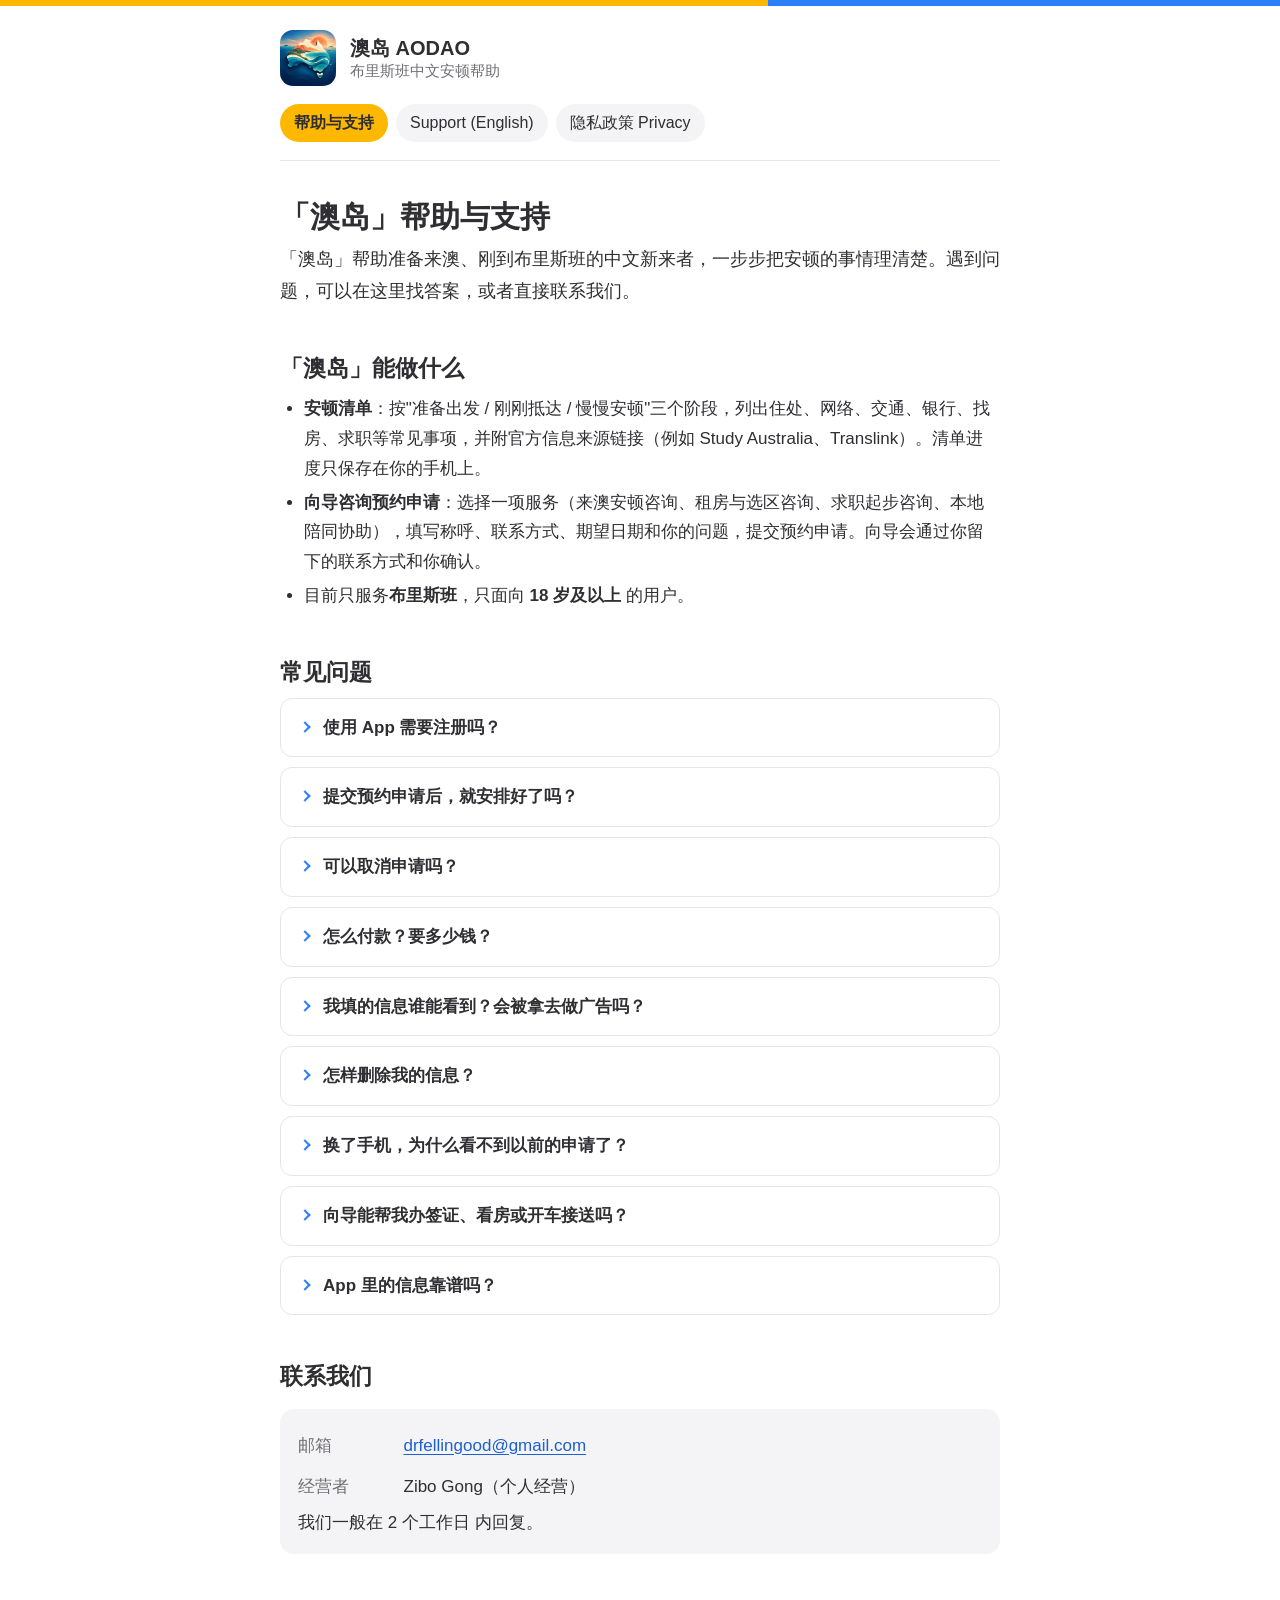
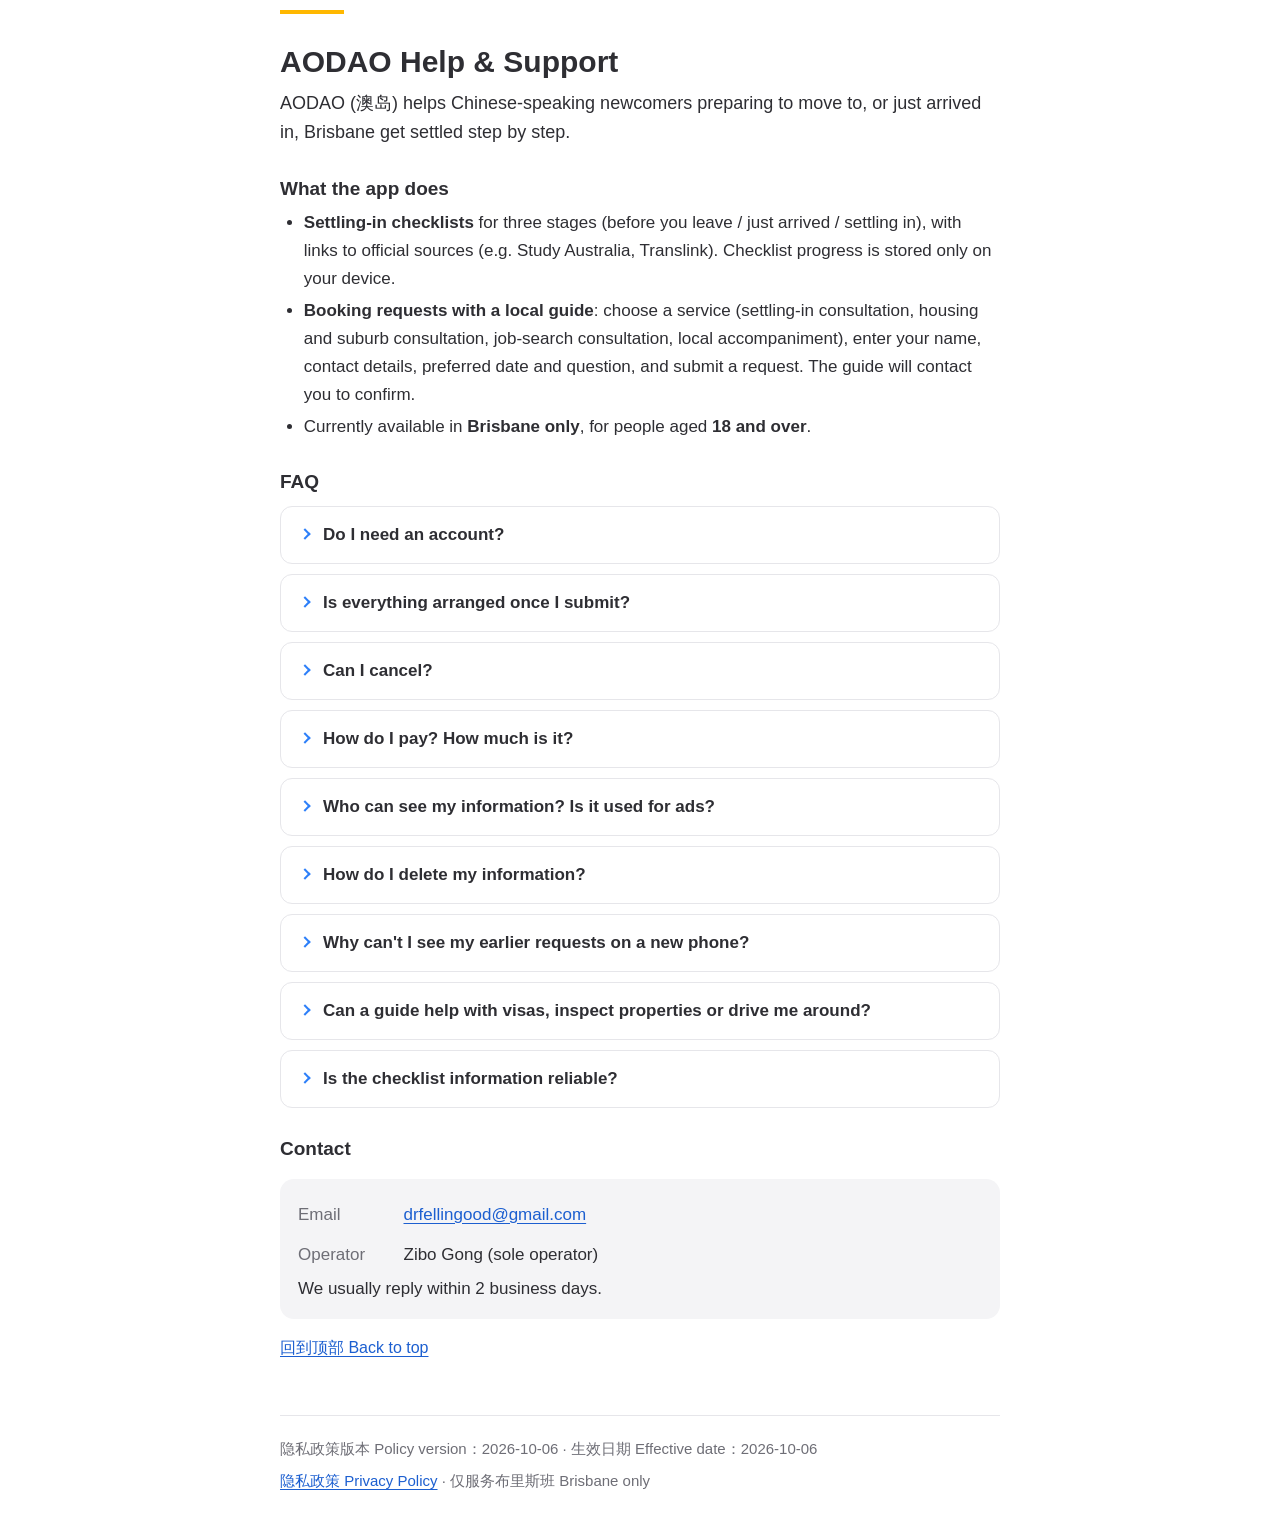
==== index.html @ bd105302 "AODAO support page and privacy policy (2026-10-06)" ====
<!doctype html>
<html lang="zh-Hans">
<head>
<meta charset="utf-8">
<meta name="viewport" content="width=device-width, initial-scale=1">
<title>澳岛 AODAO · 帮助与支持 Support</title>
<meta name="description" content="澳岛 AODAO 帮助与支持：常见问题和联系方式。Help and support for the AODAO app.">
<meta name="robots" content="noindex">
<link rel="icon" type="image/png" href="icon-192.png">
<link rel="apple-touch-icon" href="icon-192.png">
<link rel="stylesheet" href="style.css">
</head>
<body>
<a class="skip" href="#main">跳到正文 Skip to content</a>
<div class="topbar" aria-hidden="true"></div>
<div class="wrap">
  <header class="site">
    <img src="icon-192.png" alt="" width="56" height="56">
    <div class="brand"><strong>澳岛 AODAO</strong><span>布里斯班中文安顿帮助</span></div>
  </header>
  <nav class="site" aria-label="页面 Pages">
    <a href="index.html" aria-current="page">帮助与支持</a>
    <a href="#en" lang="en">Support (English)</a>
    <a href="privacy.html">隐私政策 Privacy</a>
  </nav>


  <main id="main">
    <section id="zh" aria-labelledby="zh-title">
      <h1 id="zh-title">「澳岛」帮助与支持</h1>
      <p class="lead">「澳岛」帮助准备来澳、刚到布里斯班的中文新来者，一步步把安顿的事情理清楚。遇到问题，可以在这里找答案，或者直接联系我们。</p>

      <h2 id="zh-what">「澳岛」能做什么</h2>
      <ul>
        <li><strong>安顿清单</strong>：按"准备出发 / 刚刚抵达 / 慢慢安顿"三个阶段，列出住处、网络、交通、银行、找房、求职等常见事项，并附官方信息来源链接（例如 Study Australia、Translink）。清单进度只保存在你的手机上。</li>
        <li><strong>向导咨询预约申请</strong>：选择一项服务（来澳安顿咨询、租房与选区咨询、求职起步咨询、本地陪同协助），填写称呼、联系方式、期望日期和你的问题，提交预约申请。向导会通过你留下的联系方式和你确认。</li>
        <li>目前只服务<strong>布里斯班</strong>，只面向 <strong>18 岁及以上</strong> 的用户。</li>
      </ul>

      <h2 id="zh-faq">常见问题</h2>

      <details class="faq">
        <summary>使用 App 需要注册吗？</summary>
        <p>不需要。不用注册账号，也不用输入密码。第一次提交申请时，App 会自动生成一个随机的匿名账号 ID，只用来让你的手机看到你自己的申请。</p>
      </details>

      <details class="faq">
        <summary>提交预约申请后，就安排好了吗？</summary>
        <p>还没有。提交的是"申请"，期望日期只是你的意向。在「我的」里可以看到申请状态：</p>
        <ul>
          <li><strong>等待确认</strong>：向导还没有确认，会通过你留下的联系方式联系你；</li>
          <li><strong>已确认</strong>：向导已确认，具体安排看向导回复；</li>
          <li><strong>无法接单</strong>：向导这次接不了，你可以换个日期再提交一份新的申请；</li>
          <li><strong>已取消</strong>：这份申请已取消。</li>
        </ul>
      </details>

      <details class="faq">
        <summary>可以取消申请吗？</summary>
        <p>可以。"等待确认"时可以随时在 App 里取消；"已确认"的申请须在约定时间 <strong>24 小时前</strong> 取消。目前还没有开始收费；付款后取消的退款规则，会在开始收费前公布在本页。</p>
      </details>

      <details class="faq">
        <summary>怎么付款？要多少钱？</summary>
        <p>App 里不能付款，提交申请也不产生费用。App 里显示的是参考价，服务内容和最终价格以向导联系你时确认的为准，确认后再付款。目前还没有开始收费；付款方式和退款规则会在开始收费前公布在本页。</p>
      </details>

      <details class="faq">
        <summary>我填的信息谁能看到？会被拿去做广告吗？</summary>
        <p>只有负责你所选服务的向导和我们能看到。我们不出售你的信息，不做广告，也没有第三方追踪。详见<a href="privacy.html">《隐私政策》</a>。</p>
      </details>

      <details class="faq">
        <summary>怎样删除我的信息？</summary>
        <p>在「我的」页面选择"删除我的全部数据"，就能删除服务器上这台手机提交的所有申请和本机记录。也可以发邮件给我们，要求查阅、更正或删除你的信息。付款记录因税务要求需要保留一段时间。</p>
      </details>

      <details class="faq">
        <summary>换了手机，为什么看不到以前的申请了？</summary>
        <p>App 用一个只保存在当前手机上的匿名账号 ID 来读取你的申请。换手机、重装 App 或清除 App 数据后，这个 ID 就没有了，所以看不到以前的申请。申请本身还在，向导仍可以通过你留下的联系方式联系你；需要查看、取消或删除，请发邮件给我们。清单进度也只保存在原来的手机上，不会跟过来。</p>
      </details>

      <details class="faq">
        <summary>向导能帮我办签证、看房或开车接送吗？</summary>
        <p>不能。向导不提供签证、移民、法律或税务建议；租房只提供线上的一般信息和比较，不代看房、不代谈租金、不代交申请，也不经手租金或押金；不开车接送。这些事情请咨询注册移民代理、律师或持牌机构。</p>
      </details>

      <details class="faq">
        <summary>App 里的信息靠谱吗？</summary>
        <p>清单内容是一般信息，每一条都附了官方来源链接。政策和办理要求会变，请以官方网站和相关机构的最新信息为准。</p>
      </details>

      <h2 id="zh-contact">联系我们</h2>
      <div class="card">
        <dl class="contact">
          <div><dt>邮箱</dt><dd><a href="mailto:drfellingood@gmail.com">drfellingood@gmail.com</a></dd></div>
          <div><dt>经营者</dt><dd>Zibo Gong（个人经营）</dd></div>
        </dl>
        <p>我们一般在 2 个工作日 内回复。</p>
      </div>
    </section>

    <hr class="lang-divider">

    <section id="en" lang="en" aria-labelledby="en-title">
      <h2 class="title" id="en-title">AODAO Help &amp; Support</h2>
      <p class="lead">AODAO (澳岛) helps Chinese-speaking newcomers preparing to move to, or just arrived in, Brisbane get settled step by step.</p>

      <h3 id="en-what">What the app does</h3>
      <ul>
        <li><strong>Settling-in checklists</strong> for three stages (before you leave / just arrived / settling in), with links to official sources (e.g. Study Australia, Translink). Checklist progress is stored only on your device.</li>
        <li><strong>Booking requests with a local guide</strong>: choose a service (settling-in consultation, housing and suburb consultation, job-search consultation, local accompaniment), enter your name, contact details, preferred date and question, and submit a request. The guide will contact you to confirm.</li>
        <li>Currently available in <strong>Brisbane only</strong>, for people aged <strong>18 and over</strong>.</li>
      </ul>

      <h3 id="en-faq">FAQ</h3>

      <details class="faq">
        <summary>Do I need an account?</summary>
        <p>No sign-up or password. The first time you submit a request, the app creates a random anonymous account ID, used only so your phone can show your own requests.</p>
      </details>

      <details class="faq">
        <summary>Is everything arranged once I submit?</summary>
        <p>Not yet. Your preferred date is only a preference. Statuses in "Mine": <strong>Waiting for confirmation</strong> (the guide will contact you), <strong>Confirmed</strong> (see the guide's reply), <strong>Unable to take</strong> (you can submit a new request for another date), <strong>Cancelled</strong>.</p>
      </details>

      <details class="faq">
        <summary>Can I cancel?</summary>
        <p>Yes. While waiting for confirmation, at any time in the app; once confirmed, at least <strong>24 hours</strong> before the agreed time. We have not started charging yet; refund terms for cancelling after payment will be published on this page before we do.</p>
      </details>

      <details class="faq">
        <summary>How do I pay? How much is it?</summary>
        <p>No payments in the app, and submitting a request is free. Prices in the app are indicative; the final price is the one the guide confirms with you, and you pay after that. We have not started charging yet; payment methods and refund terms will be published on this page before we do.</p>
      </details>

      <details class="faq">
        <summary>Who can see my information? Is it used for ads?</summary>
        <p>Only the guide for your chosen service and us. We do not sell your information, show ads or use third-party tracking. See our <a href="privacy.html#en">Privacy Policy</a>.</p>
      </details>

      <details class="faq">
        <summary>How do I delete my information?</summary>
        <p>In "Mine", choose "Delete all my data" to delete all requests from this phone on our server and clear local data. You can also email us to access, correct or delete your information. Payment records must be kept for a period for tax purposes.</p>
      </details>

      <details class="faq">
        <summary>Why can't I see my earlier requests on a new phone?</summary>
        <p>The app reads your requests with an anonymous account ID stored only on your current phone. Changing phones, reinstalling or clearing app data removes it. Your requests still exist and the guide can still reach you; email us to view, cancel or delete them. Checklist progress also stays on the old phone.</p>
      </details>

      <details class="faq">
        <summary>Can a guide help with visas, inspect properties or drive me around?</summary>
        <p>No. Guides do not give visa, migration, legal or tax advice; for housing they only provide general information and comparisons online (no inspections, rent negotiation, applications, or handling of rent or bonds); and they do not drive clients. Please consult a registered migration agent, a lawyer or a licensed professional for these matters.</p>
      </details>

      <details class="faq">
        <summary>Is the checklist information reliable?</summary>
        <p>It is general information with links to official sources. Rules change, so always check the official website or organisation.</p>
      </details>

      <h3 id="en-contact">Contact</h3>
      <div class="card">
        <dl class="contact">
          <div><dt>Email</dt><dd><a href="mailto:drfellingood@gmail.com">drfellingood@gmail.com</a></dd></div>
          <div><dt>Operator</dt><dd>Zibo Gong (sole operator)</dd></div>
        </dl>
        <p>We usually reply within 2 business days.</p>
      </div>
      <p class="back-top"><a href="#main">回到顶部 Back to top</a></p>
    </section>
  </main>

  <footer class="site">
    <p>隐私政策版本 Policy version：2026-10-06 · 生效日期 Effective date：2026-10-06</p>
    <p><a href="privacy.html">隐私政策 Privacy Policy</a> · 仅服务布里斯班 Brisbane only</p>
  </footer>
</div>
</body>
</html>
---- style.css ----
/* 澳岛 AODAO support and privacy pages. Plain CSS, no build step, no external fonts or scripts.
   Colours follow mobile/src/theme.ts (mango #FFB800, river #2D7FF9, ink #2E2E33, muted #6E6E76). */

:root {
  color-scheme: light dark;
  --bg: #FFFFFF;
  --panel: #F4F4F6;
  --line: #E6E6EA;
  --ink: #2E2E33;
  --muted: #6E6E76;
  --mango: #FFB800;
  --mango-soft: #FFF4D6;
  --mango-text: #8A5A00;
  --mango-line: #F5DFA3;
  --river: #2D7FF9;
  --link: #1C5FD0;
  --link-visited: #5B3FC4;
  --river-soft: #E6F0FF;
  --focus: #1C5FD0;
  --mark-bg: #FFE08A;
  --mark-ink: #2E2E33;
  --mark-line: #E39A00;
}

@media (prefers-color-scheme: dark) {
  :root {
    --bg: #16161A;
    --panel: #222228;
    --line: #34343C;
    --ink: #EDEDF0;
    --muted: #B4B4BC;
    --mango-soft: #2E2610;
    --mango-text: #FFD25C;
    --mango-line: #5C4810;
    --link: #8EC5FF;
    --link-visited: #C9B8FF;
    --river-soft: #142640;
    --focus: #FFD25C;
    --mark-bg: #FFD25C;
    --mark-ink: #1A1A1E;
    --mark-line: #FFB800;
  }
}

*, *::before, *::after { box-sizing: border-box; }

html {
  -webkit-text-size-adjust: 100%;
  text-size-adjust: 100%;
  scroll-behavior: smooth;
}

@media (prefers-reduced-motion: reduce) {
  html { scroll-behavior: auto; }
}

body {
  margin: 0;
  background: var(--bg);
  color: var(--ink);
  font-family: -apple-system, BlinkMacSystemFont, "PingFang SC", "Hiragino Sans GB", "Microsoft YaHei",
    "Noto Sans CJK SC", "Noto Sans SC", "Source Han Sans SC", "Segoe UI", Roboto, "Helvetica Neue", Arial, sans-serif;
  font-size: 17px;
  line-height: 1.75;
  overflow-wrap: break-word;
}

[lang="en"] { line-height: 1.65; }

.skip {
  position: absolute;
  left: 16px;
  top: -60px;
  padding: 8px 14px;
  background: var(--ink);
  color: var(--bg);
  border-radius: 8px;
  z-index: 10;
}
.skip:focus { top: 12px; }

.topbar {
  height: 6px;
  background: linear-gradient(90deg, var(--mango) 0 60%, var(--river) 60% 100%);
}

.wrap {
  max-width: 760px;
  margin: 0 auto;
  padding: 0 20px;
}

header.site {
  display: flex;
  align-items: center;
  gap: 14px;
  padding: 24px 0 18px;
}
header.site img {
  width: 56px;
  height: 56px;
  border-radius: 13px;
  flex: none;
}
header.site .brand {
  display: flex;
  flex-direction: column;
  line-height: 1.3;
}
header.site .brand strong { font-size: 20px; }
header.site .brand span { color: var(--muted); font-size: 15px; }

nav.site {
  display: flex;
  flex-wrap: wrap;
  gap: 8px;
  padding-bottom: 18px;
  border-bottom: 1px solid var(--line);
}
nav.site a {
  display: inline-block;
  padding: 8px 14px;
  border-radius: 999px;
  background: var(--panel);
  color: var(--ink);
  text-decoration: none;
  font-size: 16px;
  line-height: 1.4;
}
nav.site a[aria-current="page"] {
  background: var(--mango);
  color: #2E2E33;
  font-weight: 600;
}
nav.site a:hover { text-decoration: underline; }

main { padding: 8px 0 40px; }

h1 { font-size: 30px; line-height: 1.3; margin: 28px 0 8px; }
h2 { font-size: 23px; line-height: 1.35; margin: 40px 0 10px; padding-top: 6px; }
h3 { font-size: 19px; line-height: 1.4; margin: 28px 0 6px; }
h4 { font-size: 17px; margin: 20px 0 4px; }

p, ul, ol { margin: 0 0 14px; }
ul, ol { padding-left: 1.4em; }
li { margin: 4px 0; }
li > ul { margin: 4px 0 0; }

a { color: var(--link); text-underline-offset: 3px; }
a:visited { color: var(--link-visited); }
a:hover { text-decoration-thickness: 2px; }
a:focus-visible, summary:focus-visible {
  outline: 3px solid var(--focus);
  outline-offset: 2px;
  border-radius: 4px;
}

.lead { font-size: 18px; color: var(--ink); }
.meta { color: var(--muted); font-size: 16px; margin: 0 0 6px; }

.draft-banner {
  margin: 18px 0 4px;
  padding: 12px 16px;
  border-radius: 12px;
  background: var(--mango-soft);
  border: 1px solid var(--mango-line);
  color: var(--ink);
  font-size: 16px;
}
.draft-banner strong { color: var(--mango-text); }

/* Placeholders the CEO (or a lawyer / engineer) must replace before publishing. Deliberately loud. */
mark.tbc {
  background: var(--mark-bg);
  color: var(--mark-ink);
  padding: 1px 4px;
  border-radius: 4px;
  box-shadow: inset 0 -2px 0 var(--mark-line);
  font-weight: 600;
  -webkit-box-decoration-break: clone;
  box-decoration-break: clone;
}

.card {
  background: var(--panel);
  border-radius: 14px;
  padding: 16px 18px;
  margin: 16px 0;
}
.card > :last-child { margin-bottom: 0; }

blockquote {
  margin: 14px 0;
  padding: 10px 16px;
  border-left: 4px solid var(--river);
  background: var(--river-soft);
  border-radius: 0 10px 10px 0;
}

details.faq {
  border: 1px solid var(--line);
  border-radius: 12px;
  margin: 10px 0;
  padding: 0 16px;
}
details.faq summary {
  cursor: pointer;
  padding: 14px 0 14px 26px;
  font-weight: 600;
  list-style: none;
  position: relative;
}
details.faq summary::-webkit-details-marker { display: none; }
details.faq summary::before {
  content: "";
  position: absolute;
  left: 4px;
  top: 50%;
  width: 8px;
  height: 8px;
  margin-top: -5px;
  border-right: 2.5px solid var(--river);
  border-bottom: 2.5px solid var(--river);
  transform: rotate(-45deg);
}
details.faq[open] summary::before { transform: rotate(45deg); margin-top: -7px; }
details.faq[open] summary { border-bottom: 1px solid var(--line); margin-bottom: 10px; }

dl.contact { margin: 0; }
dl.contact div { display: flex; flex-wrap: wrap; gap: 4px 12px; padding: 6px 0; }
dl.contact dt { color: var(--muted); min-width: 5.5em; }
dl.contact dd { margin: 0; }

.lang-divider {
  margin: 56px 0 0;
  border: 0;
  border-top: 4px solid var(--mango);
  width: 64px;
}

.back-top { font-size: 16px; }

footer.site {
  border-top: 1px solid var(--line);
  padding: 20px 0 40px;
  color: var(--muted);
  font-size: 15px;
  line-height: 1.7;
}
footer.site p { margin: 0 0 6px; }
footer.site a { color: var(--link); }

@media (max-width: 480px) {
  body { font-size: 16.5px; }
  .wrap { padding: 0 16px; }
  h1 { font-size: 26px; }
  h2 { font-size: 21px; }
  header.site img { width: 48px; height: 48px; border-radius: 11px; }
}

/* The English half of a bilingual page: one h1 per page, so its title is an h2 styled like a page title. */
h2.title { font-size: 30px; line-height: 1.3; margin: 28px 0 8px; padding-top: 0; }
@media (max-width: 480px) { h2.title { font-size: 26px; } }
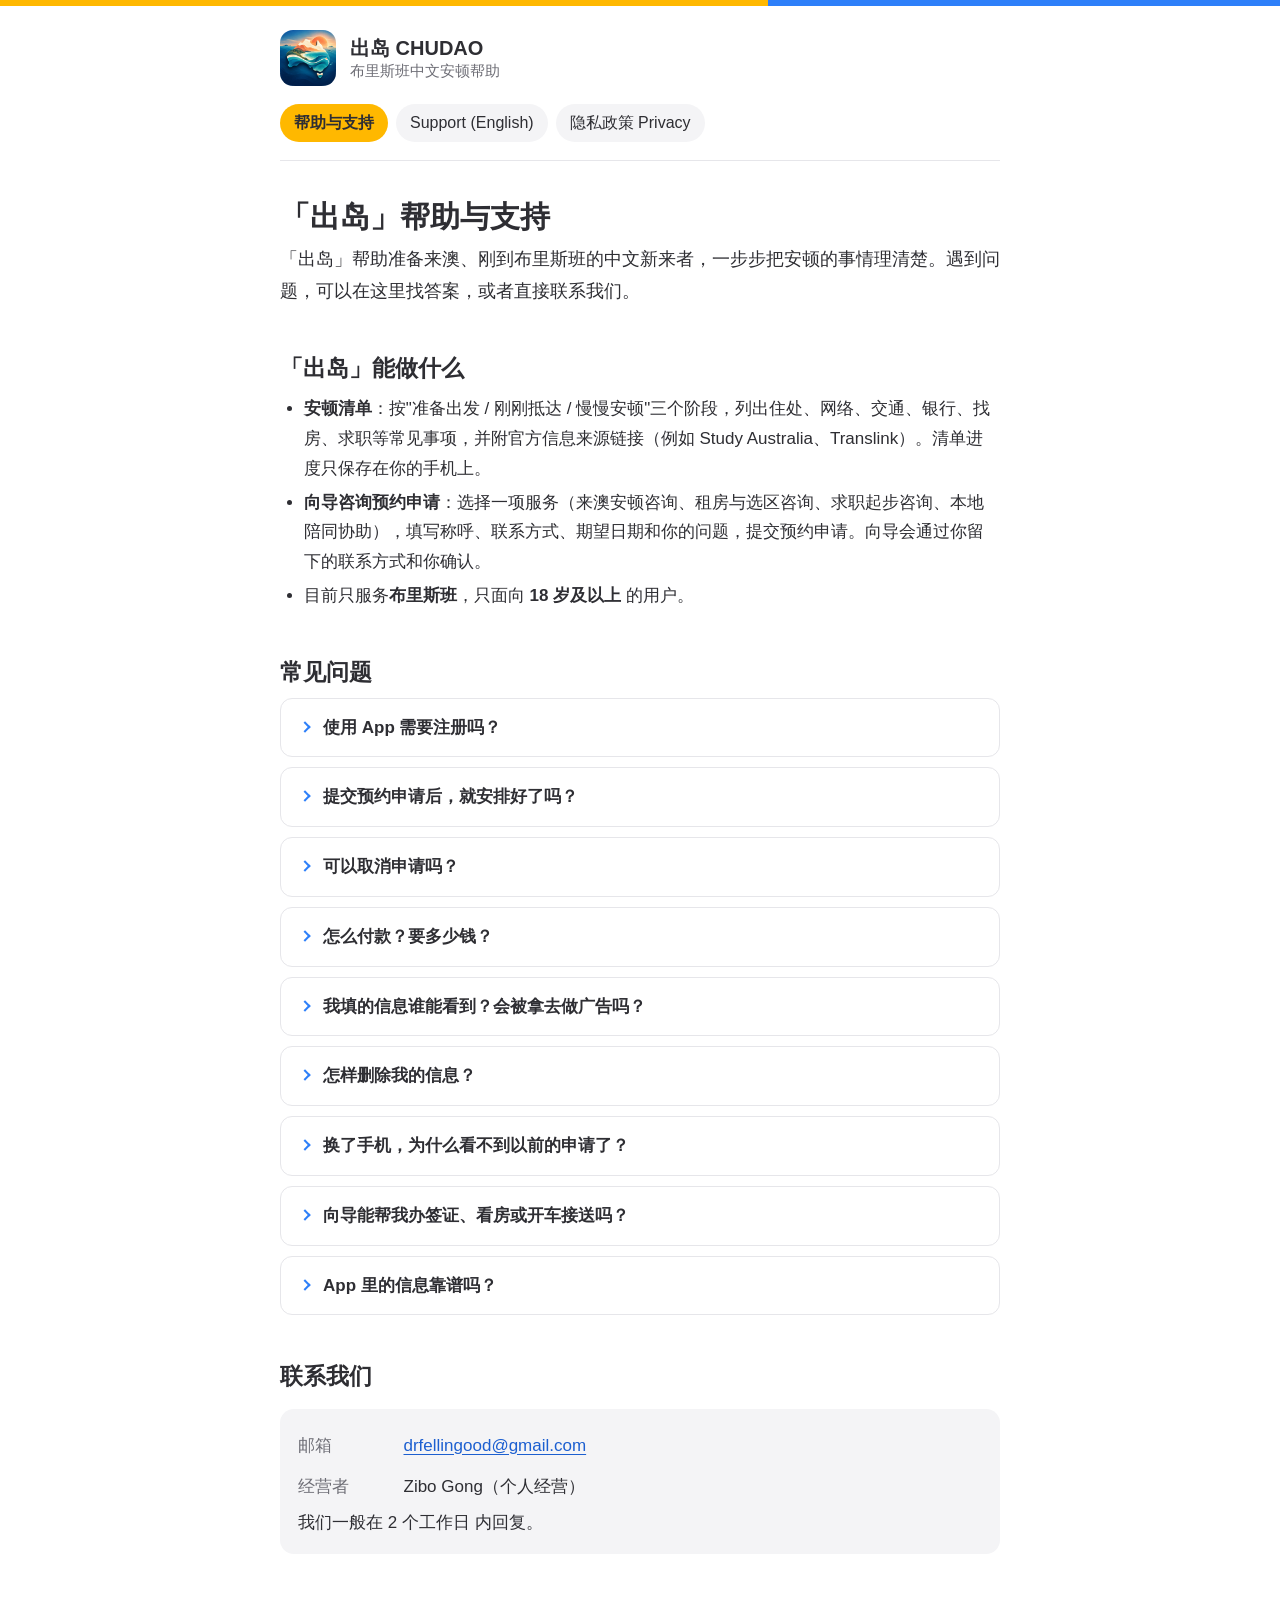
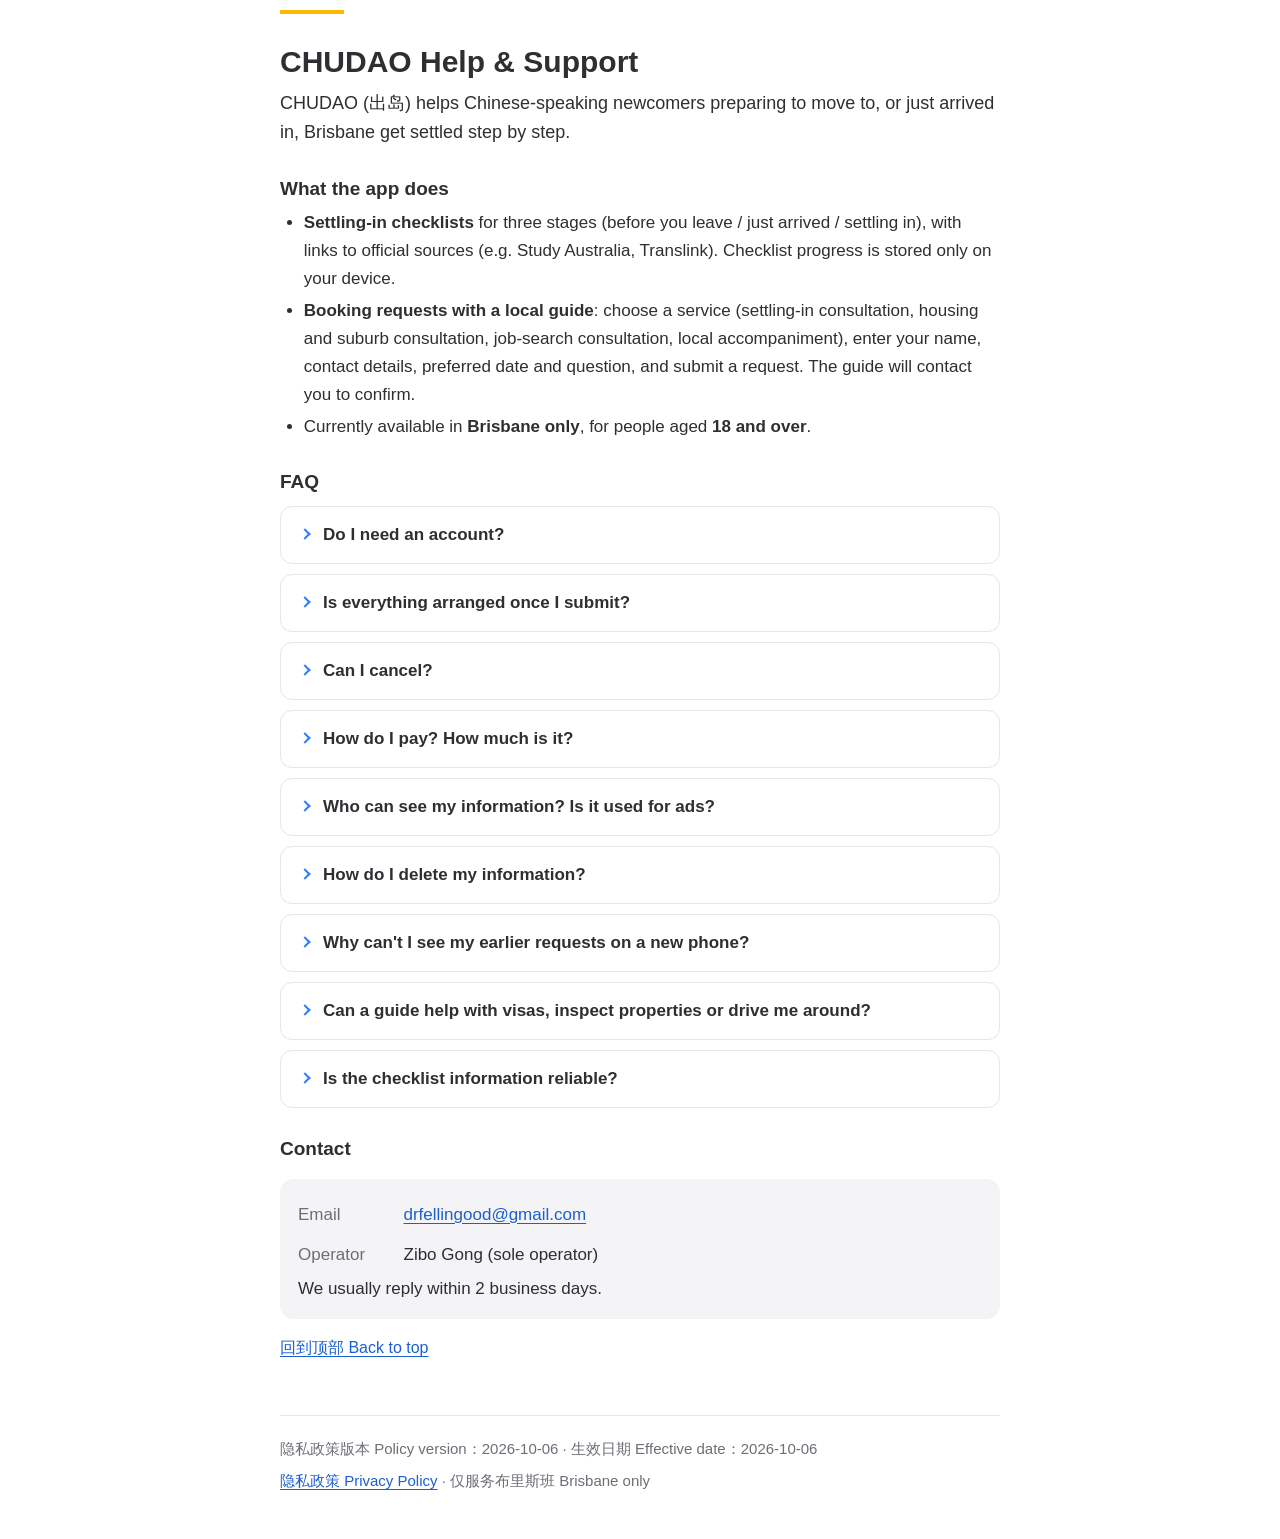
==== commit 647d537c: "Rename to 出岛 / CHUDAO" ====
--- a/index.html
+++ b/index.html
@@ -3,8 +3,8 @@
 <head>
 <meta charset="utf-8">
 <meta name="viewport" content="width=device-width, initial-scale=1">
-<title>澳岛 AODAO · 帮助与支持 Support</title>
-<meta name="description" content="澳岛 AODAO 帮助与支持：常见问题和联系方式。Help and support for the AODAO app.">
+<title>出岛 CHUDAO · 帮助与支持 Support</title>
+<meta name="description" content="出岛 CHUDAO 帮助与支持：常见问题和联系方式。Help and support for the CHUDAO app.">
 <meta name="robots" content="noindex">
 <link rel="icon" type="image/png" href="icon-192.png">
 <link rel="apple-touch-icon" href="icon-192.png">
@@ -16,7 +16,7 @@
 <div class="wrap">
   <header class="site">
     <img src="icon-192.png" alt="" width="56" height="56">
-    <div class="brand"><strong>澳岛 AODAO</strong><span>布里斯班中文安顿帮助</span></div>
+    <div class="brand"><strong>出岛 CHUDAO</strong><span>布里斯班中文安顿帮助</span></div>
   </header>
   <nav class="site" aria-label="页面 Pages">
     <a href="index.html" aria-current="page">帮助与支持</a>
@@ -27,10 +27,10 @@
 
   <main id="main">
     <section id="zh" aria-labelledby="zh-title">
-      <h1 id="zh-title">「澳岛」帮助与支持</h1>
-      <p class="lead">「澳岛」帮助准备来澳、刚到布里斯班的中文新来者，一步步把安顿的事情理清楚。遇到问题，可以在这里找答案，或者直接联系我们。</p>
+      <h1 id="zh-title">「出岛」帮助与支持</h1>
+      <p class="lead">「出岛」帮助准备来澳、刚到布里斯班的中文新来者，一步步把安顿的事情理清楚。遇到问题，可以在这里找答案，或者直接联系我们。</p>
 
-      <h2 id="zh-what">「澳岛」能做什么</h2>
+      <h2 id="zh-what">「出岛」能做什么</h2>
       <ul>
         <li><strong>安顿清单</strong>：按"准备出发 / 刚刚抵达 / 慢慢安顿"三个阶段，列出住处、网络、交通、银行、找房、求职等常见事项，并附官方信息来源链接（例如 Study Australia、Translink）。清单进度只保存在你的手机上。</li>
         <li><strong>向导咨询预约申请</strong>：选择一项服务（来澳安顿咨询、租房与选区咨询、求职起步咨询、本地陪同协助），填写称呼、联系方式、期望日期和你的问题，提交预约申请。向导会通过你留下的联系方式和你确认。</li>
@@ -103,8 +103,8 @@
     <hr class="lang-divider">
 
     <section id="en" lang="en" aria-labelledby="en-title">
-      <h2 class="title" id="en-title">AODAO Help &amp; Support</h2>
-      <p class="lead">AODAO (澳岛) helps Chinese-speaking newcomers preparing to move to, or just arrived in, Brisbane get settled step by step.</p>
+      <h2 class="title" id="en-title">CHUDAO Help &amp; Support</h2>
+      <p class="lead">CHUDAO (出岛) helps Chinese-speaking newcomers preparing to move to, or just arrived in, Brisbane get settled step by step.</p>
 
       <h3 id="en-what">What the app does</h3>
       <ul>
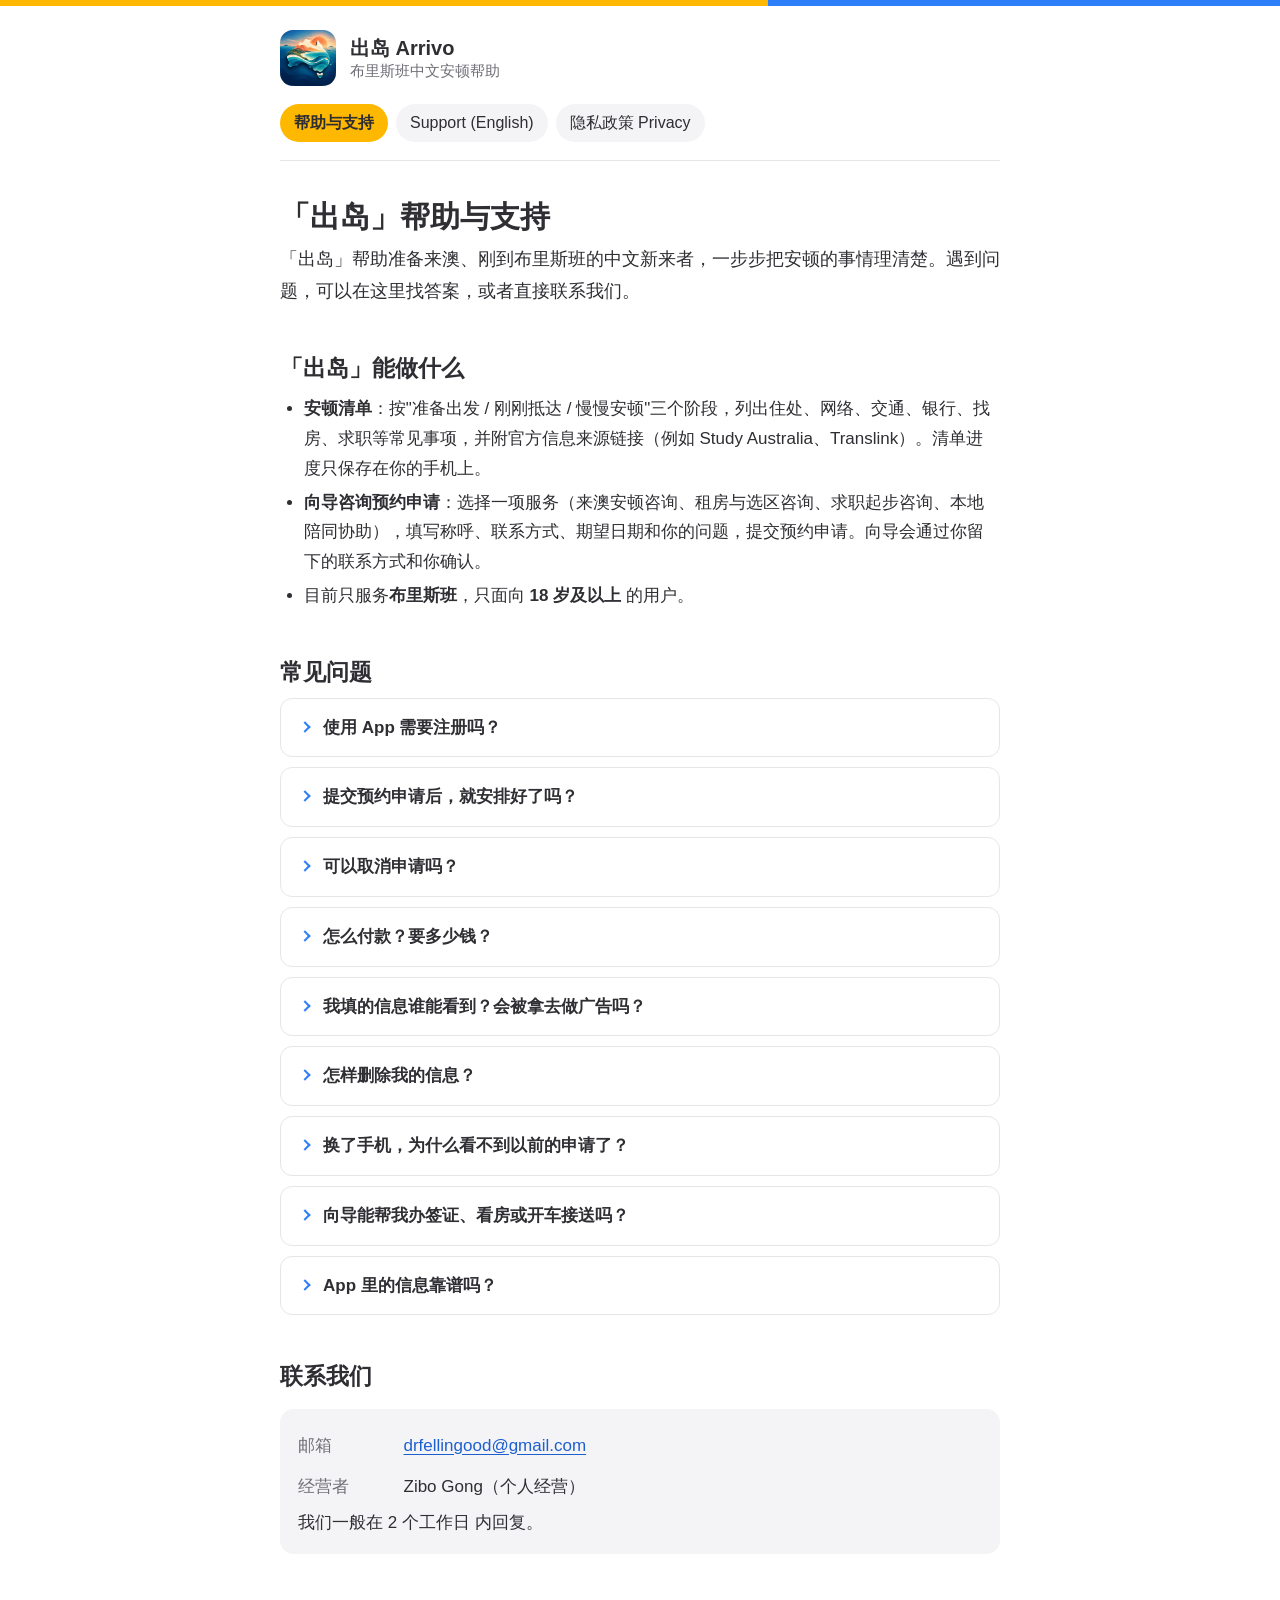
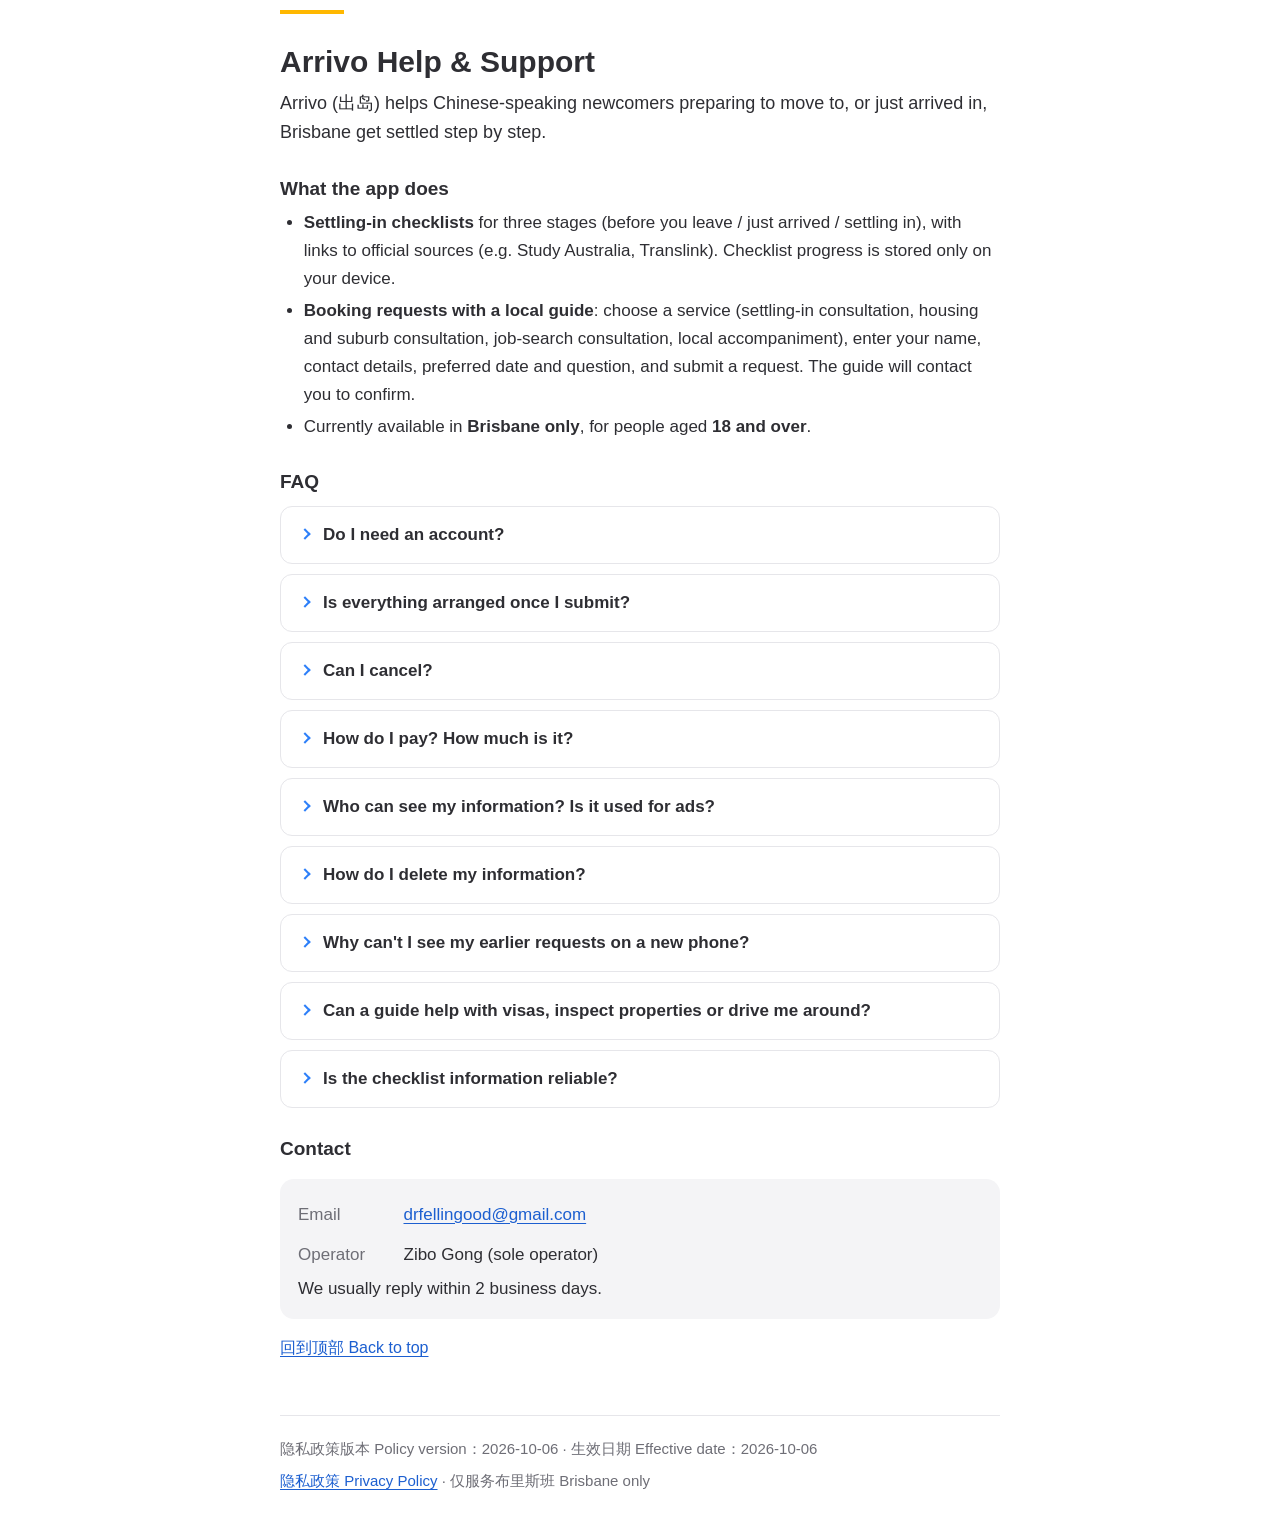
==== commit e59e980f: "English name: Arrivo" ====
--- a/index.html
+++ b/index.html
@@ -3,8 +3,8 @@
 <head>
 <meta charset="utf-8">
 <meta name="viewport" content="width=device-width, initial-scale=1">
-<title>出岛 CHUDAO · 帮助与支持 Support</title>
-<meta name="description" content="出岛 CHUDAO 帮助与支持：常见问题和联系方式。Help and support for the CHUDAO app.">
+<title>出岛 Arrivo · 帮助与支持 Support</title>
+<meta name="description" content="出岛 Arrivo 帮助与支持：常见问题和联系方式。Help and support for the Arrivo app.">
 <meta name="robots" content="noindex">
 <link rel="icon" type="image/png" href="icon-192.png">
 <link rel="apple-touch-icon" href="icon-192.png">
@@ -16,7 +16,7 @@
 <div class="wrap">
   <header class="site">
     <img src="icon-192.png" alt="" width="56" height="56">
-    <div class="brand"><strong>出岛 CHUDAO</strong><span>布里斯班中文安顿帮助</span></div>
+    <div class="brand"><strong>出岛 Arrivo</strong><span>布里斯班中文安顿帮助</span></div>
   </header>
   <nav class="site" aria-label="页面 Pages">
     <a href="index.html" aria-current="page">帮助与支持</a>
@@ -103,8 +103,8 @@
     <hr class="lang-divider">
 
     <section id="en" lang="en" aria-labelledby="en-title">
-      <h2 class="title" id="en-title">CHUDAO Help &amp; Support</h2>
-      <p class="lead">CHUDAO (出岛) helps Chinese-speaking newcomers preparing to move to, or just arrived in, Brisbane get settled step by step.</p>
+      <h2 class="title" id="en-title">Arrivo Help &amp; Support</h2>
+      <p class="lead">Arrivo (出岛) helps Chinese-speaking newcomers preparing to move to, or just arrived in, Brisbane get settled step by step.</p>
 
       <h3 id="en-what">What the app does</h3>
       <ul>
